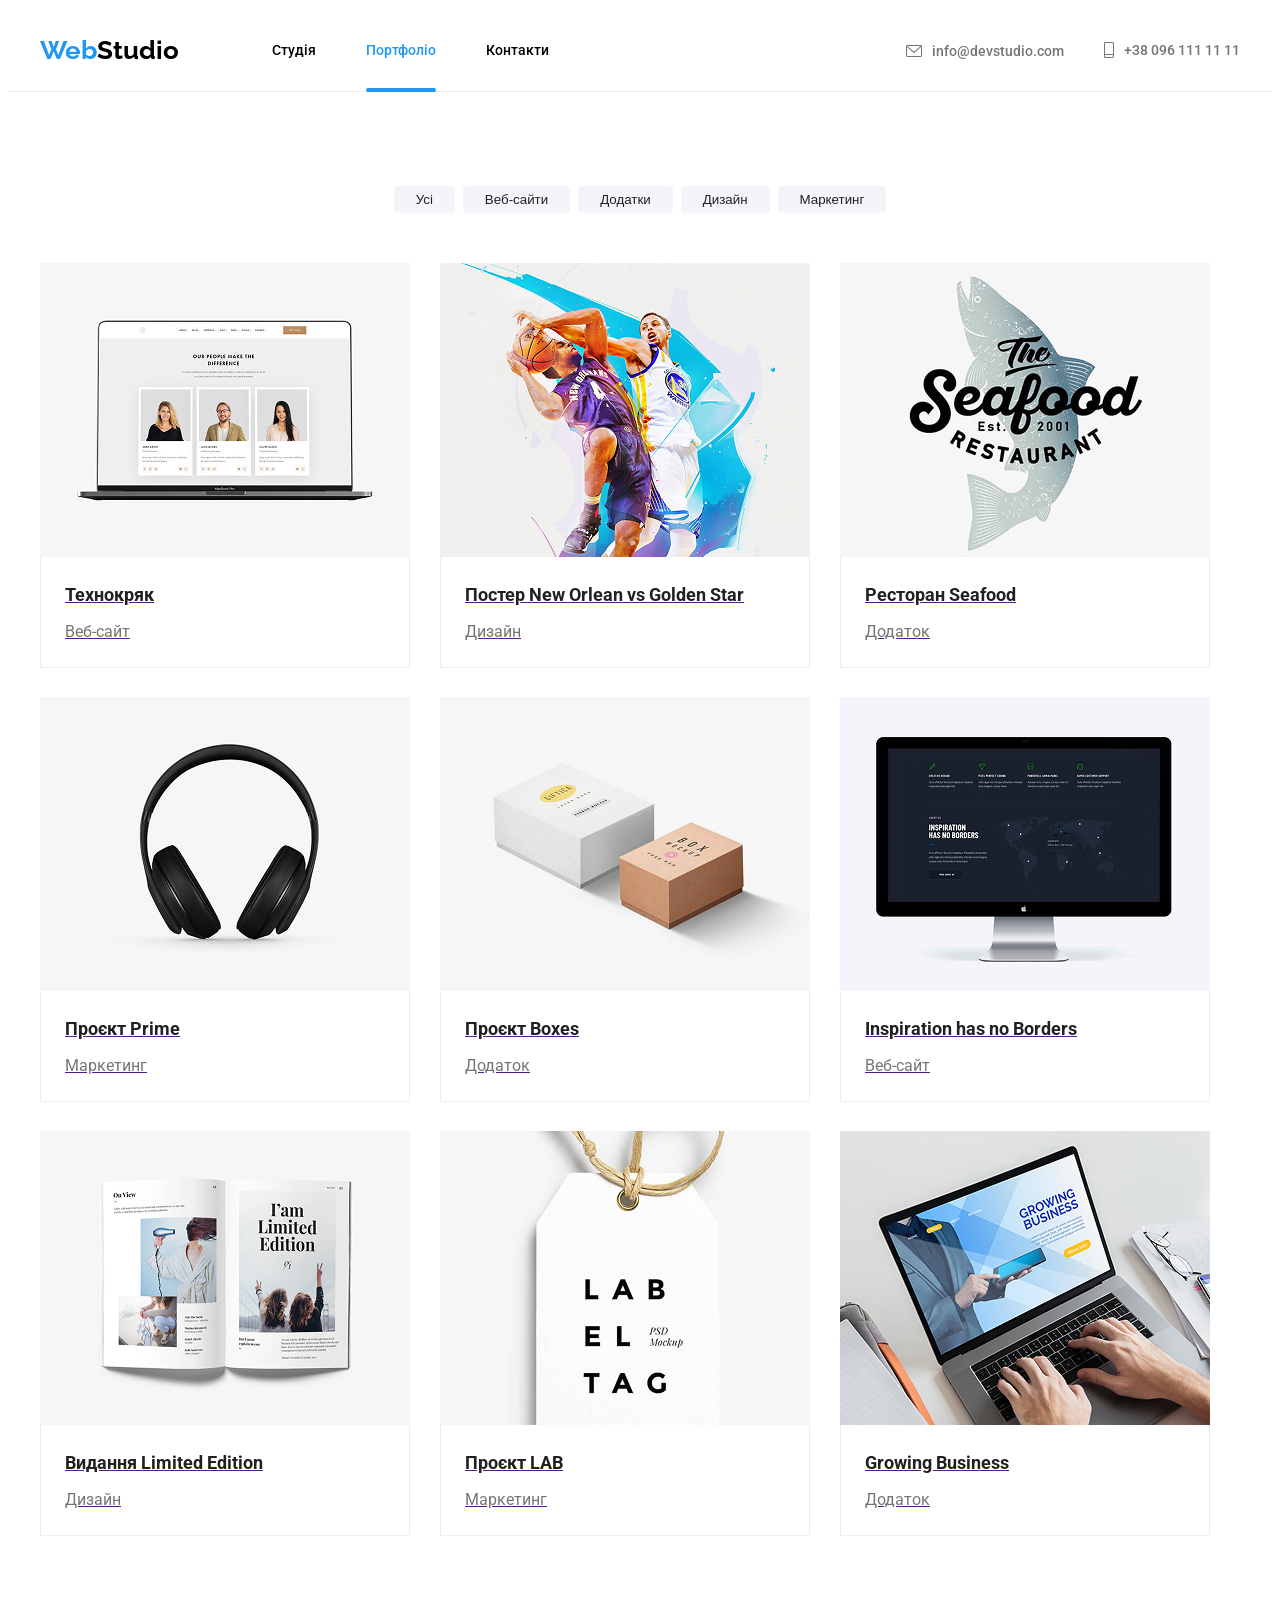
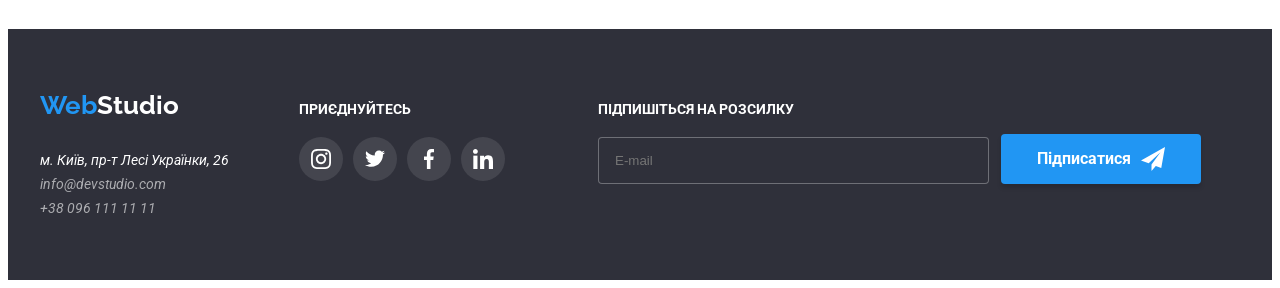
==== portfolio.html @ 8aaccd31 "Finish HW" ====
<!doctype html>
<html lang="uk">

<head>
  <meta charset="UTF-8" />
  <meta name="viewport" content="width=device-width, initial-scale=1.0" />
  <title>Portfolio</title>

  <link rel="preconnect" href="https://fonts.googleapis.com" />
  <link rel="preconnect" href="https://fonts.gstatic.com" crossorigin />
  <link
    href="https://fonts.googleapis.com/css2?family=Raleway:ital,wght@0,700;1,700&family=Roboto:ital,wght@0,100..900;1,100..900&display=swap"
    rel="stylesheet" />
  <link rel="stylesheet" href="./css/styles.css" />
</head>

<body>
  <header>
    <div class="container">
      <nav class="main-nav">
        <a href="/" class="logo">Web<span class="dark">Studio</span></a>
        <ul class="site-nav">
          <li><a href="" class="link">Студія</a></li>
          <li><a href="./portfolio.html" class="link current">Портфоліо</a></li>
          <li><a href="" class="link">Контакти</a></li>
        </ul>
        <ul class="contact-nav">
          <li>
            <a href="mailto:info@devstudio.com" class="contact-link">
              <svg width="16" height="12" class="nav-mail">
                <use href="./images/icons.svg#mail"></use>
              </svg>info@devstudio.com</a>
          </li>
          <li>
            <a href="tel:+380961111111" class="contact-link"><svg width="10" height="16">
                <use href="./images/icons.svg#phone"></use>
              </svg>+38 096 111 11 11</a>
          </li>
        </ul>
      </nav>
    </div>
  </header>
  <main>
    <section class="container">
      <h1 class="filter-title">Наші роботи</h1>
      <div class="filter-list">
        <button type="button" class="filter-button">Усі</button>
        <button type="button" class="filter-button">Веб-сайти</button>
        <button type="button" class="filter-button">Додатки</button>
        <button type="button" class="filter-button">Дизайн</button>
        <button type="button" class="filter-button">Маркетинг</button>
      </div>
      <ul class="our-work">
        <li>
          <a href="" class="work-link">
            <div class="thumb">
              <img src="./images/portfolio1.webp" alt="робота1" width="370" />
              <div class="work-overlay">
                <p>Ресурс пропонує комплексні пропозиції з різним рівнем функціоналу та сервісів. Все це дозволить
                  відвідувачу отримати вичерпні відомості про компанію чи приватну особу.</p>
              </div>
            </div>
            <div class="border">
              <h2>Технокряк</h2>
              <p>Веб-сайт</p>
            </div>
          </a>
        </li>
        <li>
          <a href="" class="work-link">
            <div class="thumb">
              <img src="./images/portfolio2.webp" alt="робота1" width="370" />
              <div class="work-overlay">
                <p>Ресурс пропонує комплексні пропозиції з різним рівнем функціоналу та сервісів. Все це дозволить
                  відвідувачу отримати вичерпні відомості про компанію чи приватну особу.</p>
              </div>
            </div>
            <div class="border">
              <h2>Постер New Orlean vs Golden Star</h2>
              <p>Дизайн</p>
            </div>
          </a>
        </li>
        <li>
          <a href="" class="work-link">
            <div class="thumb">
              <img src="./images/portfolio3.webp" alt="робота1" width="370" />
              <div class="work-overlay">
                <p>Ресурс пропонує комплексні пропозиції з різним рівнем функціоналу та сервісів. Все це дозволить
                  відвідувачу отримати вичерпні відомості про компанію чи приватну особу.</p>
              </div>
            </div>
            <div class="border">
              <h2>Ресторан Seafood</h2>
              <p>Додаток</p>
            </div>
          </a>
        </li>
        <li>
          <a href="" class="work-link">
            <div class="thumb">
              <img src="./images/portfolio4.webp" alt="робота1" width="370" />
              <div class="work-overlay">
                <p>Ресурс пропонує комплексні пропозиції з різним рівнем функціоналу та сервісів. Все це дозволить
                  відвідувачу отримати вичерпні відомості про компанію чи приватну особу.</p>
              </div>
            </div>
            <div class="border">
              <h2>Проєкт Prime</h2>
              <p>Маркетинг</p>
            </div>
          </a>
        </li>
        <li>
          <a href="" class="work-link">
            <div class="thumb">
              <img src="./images/portfolio5.webp" alt="робота1" width="370" />
              <div class="work-overlay">
                <p>Ресурс пропонує комплексні пропозиції з різним рівнем функціоналу та сервісів. Все це дозволить
                  відвідувачу отримати вичерпні відомості про компанію чи приватну особу.</p>
              </div>
            </div>
            <div class="border">
              <h2>Проєкт Boxes</h2>
              <p>Додаток</p>
            </div>
          </a>
        </li>
        <li>
          <a href="" class="work-link">
            <div class="thumb">
              <img src="./images/portfolio6.webp" alt="робота1" width="370" />
              <div class="work-overlay">
                <p>Ресурс пропонує комплексні пропозиції з різним рівнем функціоналу та сервісів. Все це дозволить
                  відвідувачу отримати вичерпні відомості про компанію чи приватну особу.</p>
              </div>
            </div>
            <div class="border">
              <h2>Inspiration has no Borders</h2>
              <p>Веб-сайт</p>
            </div>
          </a>
        </li>
        <li>
          <a href="" class="work-link">
            <div class="thumb">
              <img src="./images/portfolio7.webp" alt="робота1" width="370" />
              <div class="work-overlay">
                <p>Ресурс пропонує комплексні пропозиції з різним рівнем функціоналу та сервісів. Все це дозволить
                  відвідувачу отримати вичерпні відомості про компанію чи приватну особу.</p>
              </div>
            </div>
            <div class="border">
              <h2>Видання Limited Edition</h2>
              <p>Дизайн</p>
            </div>
          </a>
        </li>
        <li>
          <a href="" class="work-link">
            <div class="thumb">
              <img src="./images/portfolio8.webp" alt="робота1" width="370" />
              <div class="work-overlay">
                <p>Ресурс пропонує комплексні пропозиції з різним рівнем функціоналу та сервісів. Все це дозволить
                  відвідувачу отримати вичерпні відомості про компанію чи приватну особу.</p>
              </div>
            </div>
            <div class="border">
              <h2>Проєкт LAB</h2>
              <p>Маркетинг</p>
            </div>
          </a>
        </li>
        <li>
          <a href="" class="work-link">
            <div class="thumb">
              <img src="./images/portfolio9.webp" alt="робота1" width="370" />
              <div class="work-overlay">
                <p>Ресурс пропонує комплексні пропозиції з різним рівнем функціоналу та сервісів. Все це дозволить
                  відвідувачу отримати вичерпні відомості про компанію чи приватну особу.</p>
              </div>
            </div>
            <div class="border">
              <h2>Growing Business</h2>
              <p>Додаток</p>
            </div>
          </a>
        </li>
      </ul>
    </section>
  </main>
  <footer>
    <div class="container background">
      <div class="logo-adress">
        <a href="/" class="logo">Web<span class="white">Studio</span></a>
        <address class="adress">


          <a class="adress-link" target="_blank"
            href="https://www.google.com/maps/place/%D0%B1%D1%83%D0%BB%D1%8C%D0%B2%D0%B0%D1%80+%D0%9B%D0%B5%D1%81%D1%96+%D0%A3%D0%BA%D1%80%D0%B0%D1%97%D0%BD%D0%BA%D0%B8,+26,+%D0%9A%D0%B8%D1%97%D0%B2,+01133/@50.4265251,30.5370279,676m/data=!3m2!1e3!4b1!4m10!1m2!2m1!1z0LwuINCa0LjRl9CyLCDQv9GALdGCINCb0LXRgdGWINCj0LrRgNCw0ZfQvdC60LgsIDI2!3m6!1s0x40d4cf0dffa0484f:0x32babb947195e09!8m2!3d50.4265217!4d30.5396028!15sCjPQvC4g0JrQuNGX0LIsINC_0YAt0YIg0JvQtdGB0ZYg0KPQutGA0LDRl9C90LrQuCwgMjaSAQpzdWJwcmVtaXNl4AEA!16s%2Fg%2F11qg5hynv9?entry=ttu&g_ep=EgoyMDI2MDkwMi4wIKXMDSoASAFQAw%3D%3D">м.
            Київ, пр-т Лесі Українки, 26 <br /></a>
          <a class="adress-link" href="mailto:info@devstudio.com">info@devstudio.com <br /></a>
          <a class="adress-link" href="tel:+380961111111">+38 096 111 11 11 <br /></a>
        </address>
      </div>
      <section class="footer-section">
        <h3 class="footer-title">Приєднуйтесь</h3>
        <ul class="footer-icons">
          <li>
            <a href="https://www.instagram.com" class="problem-link"><svg width="20" height="20">
                <use href="./images/icons.svg#instagram"></use>
              </svg></a>
          </li>
          <li>
            <a href="https://x.com/home" class="normal-link"><svg width="20" height="20">
                <use href="./images/icons.svg#twitter"></use>
              </svg></a>
          </li>
          <li>
            <a href="https://www.facebook.com/" class="normal-link"><svg width="20" height="20">
                <use href="./images/icons.svg#facebook"></use>
              </svg></a>
          </li>
          <li>
            <a href="https://ua.linkedin.com/" class="problem-link"><svg width="20" height="20">
                <use href="./images/icons.svg#linkedin"></use>
              </svg></a>
          </li>
        </ul>
      </section>
      <section class="call">
        <label class="call-title">
          Підпишіться на розсилку
          <input class="call-form" type="email" name="mail" placeholder="E-mail">
        </label>
        <div class="link-container">
          <a href="" class="footer-link">
            Підписатися <svg width="24" height="24" class="footer-icon">
              <use href="../images/icons.svg#send"></use>
            </svg></a>
        </div>
      </section>

    </div>
  </footer>
</body>

</html>
---- css/styles.css ----
:root {
  --primary-color: #ffffff;
  --secondary-color: #2f303a;
  --button-color: #2196f3;
  --primary-text-color: #212121;
  --secondary-text-color: #757575;
  --portfolio-card-color: #eeeeee;
}

body {
  background-color: var(--primary-color);
  font-family: "Roboto", sans-serif;
}

ul {
  list-style: none;
}

header {
  background-color: var(--primary-color);

  border-bottom: 1px solid #ececec;
}

.logo {
  font-family: "Raleway", sans-serif;
  font-weight: 700;
  text-decoration: none;
  color: var(--button-color);
  font-size: 26px;
  letter-spacing: 3%;
  margin-top: 25px;
  margin-bottom: 25px;
}

.white {
  color: #ffffff;
}

.dark {
  color: #000000;
}

.container {
  width: 1200px;
  margin-top: 0;
  margin-bottom: 0;
  margin-right: auto;
  margin-left: auto;
}

.main-nav {
  display: flex;
  align-items: center;
}

.site-nav {
  display: flex;
  margin-top: 32px;
  margin-bottom: 32px;
  padding: 0;
  margin-left: 93px;
}

.site-nav li {
  margin-right: 50px;
}

.site-nav li:last-child {
  margin-right: 0;
}

.site-nav .link {
  position: relative;
  color: var(--text-color);
  font-weight: 500;
  font-size: 14px;
  letter-spacing: 2%;
  padding-bottom: 32px;
  padding-top: 32px;
  text-decoration: none;
}

.link.current {
  color: var(--button-color);
}

.link.current::after {
  content: "";
  position: absolute;
  width: 100%;
  height: 4px;
  background-color: var(--button-color);
  left: 0;
  bottom: -2px;
  border-radius: 2px;
}

.contact-nav {
  display: flex;
  margin-top: 32px;
  margin-bottom: 32px;
  padding: 0;
  /* margin-left: 354px; */
  margin-left: auto;
}

.contact-nav li {
  margin-right: 40px;
  height: 16px;
}

.contact-nav li:last-child {
  margin-right: 0;
}

.contact-nav .contact-link {
  color: var(--secondary-text-color);
  font-weight: 500;
  font-size: 14px;
  letter-spacing: 2%;
  gap: 10px;
  display: inline-flex;
  align-items: center;
  height: 16px;
  text-decoration: none;
}

.main-nav a {
  transition: color 250ms cubic-bezier(0.4, 0, 0.2, 1);
}

.main-nav a:hover,
.main-nav a:focus {
  color: var(--button-color);
}

.hero {
  background-image:
    linear-gradient(#2F303A66, #2F303A66), url(../images/heroimg.jpg);
  background-repeat: no-repeat;
  background-position: center;
  margin-top: 0;
  margin-bottom: 0;
  margin-right: auto;
  margin-left: auto;
  width: 1600px;
  display: flex;
  align-items: center;
  justify-content: center;
  height: 600px;
  /* background-color: var(--secondary-color); */
  background-color: #fff;
}

.hero-title-button {
  text-align: center;
}

.hero-title {
  text-transform: uppercase;
  width: 696px;
  margin-top: 0;
  margin-bottom: 30;
  color: var(--primary-color);
  font-weight: 900;
  text-align: center;
  font-size: 44px;
  line-height: 1.36;
  letter-spacing: 6%;
}

.hero-button {
  width: 200px;
  height: 50px;
  margin: auto;
  display: flex;
  background-color: var(--button-color);
  color: var(--primary-color);
  font-weight: 700;
  font-size: 16px;
  line-height: 1.87;
  letter-spacing: 6%;
  text-align: center;
  cursor: pointer;
  align-items: center;
  justify-content: center;
  border-radius: 4px;
  border: 0;
}

.advantages {
  margin-top: 94px;
  background-color: var(--primary-color);
}

.advantages-title {
  position: absolute;
  width: 1px;
  height: 1px;
  margin: -1px;
  border: 0;
  padding: 0;
  clip: rect(0 0 0 0);
  overflow: hidden;
}

.advantages-img {
  display: flex;
  justify-content: center;
  align-items: center;
  width: 270px;
  height: 120px;
  background-color: #f5f4fa;
  margin-bottom: 30px;
  border-radius: 4px;
}

.advantages-list {
  padding-left: 0;
  display: flex;
}

.advantages-list li {
  margin-right: 30px;
}

.advantages-list li:last-child {
  margin-right: 0;
}

.advantages-list h3 {
  color: var(--text-color);
  font-weight: 700;
  font-size: 14px;
  letter-spacing: 3%;
  margin-top: 0;
  margin-bottom: 10px;
}

.advantages-list p {
  color: var(--secondary-text-color);
  font-weight: 400;
  font-size: 14px;
  line-height: 1.71;
  letter-spacing: 3%;
  margin-top: 0;
  margin-bottom: 0;
}

.occupation {
  margin-top: 94px;
  background-color: var(--primary-color);
}

.occupation-list {
  padding-left: 0;
}

.occupation-list li {
  position: relative;
  margin-right: 30px;
}

.occupation-list li:last-child {
  margin-right: 0;
}

.occupation ul {
  display: flex;
}

.occupation-overlay {
  position: absolute;
  width: 100%;
  height: 70px;
  background-image: linear-gradient(#2F303ACC, #2F303ACC);
  bottom: 4px;
}

.occupation-overlay P {
  display: flex;
  height: 100%;
  justify-content: center;
  align-items: center;
  margin-top: 0;
  margin-bottom: 0;
  font-weight: 700;
  font-size: 14px;
  letter-spacing: 3%;
  text-align: center;
  text-transform: uppercase;
  color: var(--primary-color);
}

.occupation-title {
  margin-top: 0;
  margin-bottom: 50px;
  font-weight: 700;
  font-size: 36px;
  letter-spacing: 3%;
  text-align: center;
}

.team-title {
  margin-top: 0;
  margin-bottom: 0;
  font-weight: 700;
  font-size: 36px;
  letter-spacing: 3%;
  text-align: center;
}

.team {
  margin-top: 94px;
  background-color: #f5f4fa;
}

.team-list {
  padding-left: 0;
  display: flex;
  margin-bottom: 0;
  padding-bottom: 94px;
}

.icons-list {
  display: flex;
  padding: 0;
}

.icons-list li {
  width: 44px;
  height: 44px;
  margin-right: 10px;
  margin-bottom: 30px;
  fill: #AFB1B8;
}

.icons-list svg {
  padding: 12px;
}

.icons-list .problem-link {
  transition: fill 250ms cubic-bezier(0.4, 0, 0.2, 1), background-color 250ms cubic-bezier(0.4, 0, 0.2, 1);
  display: flex;
  fill: #AFB1B8;
  border-radius: 100%;
}

.icons-list .problem-link:hover,
.icons-list .problem-link:focus {
  fill: var(--primary-color);
  background-color: var(--button-color);
}

.icons-list .normal-link {
  transition: color 250ms cubic-bezier(0.4, 0, 0.2, 1), background-color 250ms cubic-bezier(0.4, 0, 0.2, 1);
  display: flex;
  color: #AFB1B8;
  border-radius: 100%;
}

.icons-list .normal-link:hover,
.icons-list .normal-link:focus {
  color: var(--primary-color);
  background-color: var(--button-color);
}

.icons-list li:last-child {
  margin-right: 32px;
}

.icons-list li:first-child {
  margin-left: 32px;
}

.team-list h3 {
  text-align: center;
  margin-top: 30px;
  margin-bottom: 10px;
}

.team-list>li {
  margin-right: 30px;
  background-color: var(--primary-color);
  border-bottom-left-radius: 4px;
  border-bottom-right-radius: 4px;
  box-shadow: 0px 2px 1px 0px #00000033;
  box-shadow: 0px 1px 1px 0px #00000024;
  box-shadow: 0px 1px 3px 0px #0000001F;
}

.team-list>li:last-child {
  margin-right: 0;
}

.team-list p {
  text-align: center;
  margin-top: 0;
  margin-bottom: 16px;
}

.team p {
  color: var(--secondary-text-color);
  font-weight: 400;
  font-size: 16px;
  letter-spacing: 3%;
}

footer {
  display: flex;
  background-color: var(--secondary-color);
  margin-top: 94px;
  height: 251px;
}

.adress-link {
  font-weight: 400;
  font-size: 14px;
  line-height: 24px;
  letter-spacing: 3%;
}

.filter-button {
  transition: color 250ms cubic-bezier(0.4, 0, 0.2, 1), background-color 250ms cubic-bezier(0.4, 0, 0.2, 1), box-shadow 250ms cubic-bezier(0.4, 0, 0.2, 1);
  margin-right: 8px;
  background-color: #f5f4fa;
  color: var(--primary-text-color);
  cursor: pointer;
  border-radius: 4px;
  border: 0px;
  padding-top: 6px;
  padding-bottom: 6px;
  padding-left: 22px;
  padding-right: 22px;
}

.filter-button:last-child {
  margin-right: 0;
}

.adress {
  margin-top: 28px;
}

.adress a {
  color: #ffffff99;
  text-decoration: none;
}

.adress a:first-child {
  color: var(--primary-color);
}

.filter-list .filter-button:hover,
.filter-list .filter-button:focus {
  background-color: var(--button-color);
  color: var(--primary-color);
  box-shadow: 0px 2px 2px 0px #0000001F;
  box-shadow: 0px 1px 2px 0px #00000014;
  box-shadow: 0px 3px 1px 0px #0000001A;

}

.our-work {
  margin-bottom: 0;
  margin-top: 50px;
  display: flex;
  padding-left: 0;
  flex-wrap: wrap;
}

.our-work li {
  display: flex;
  margin-right: 30px;
  margin-bottom: 30px;
  width: 370px;
  height: 404px;
}

.border {
  padding-left: 24px;
  padding-bottom: 20px;
  border: 1px solid #eeeeee;
  border-top: 0;
}

.thumb {
  position: relative;
  overflow: hidden;
}

.thumb img {
  display: block;
  width: 100%;
  height: auto;
}

.work-overlay {
  position: absolute;
  top: 0;
  left: 0;
  width: 100%;
  height: 100%;
  background-color: #2196F3E5;
  transform: translateY(100%);
  transition: transform 250ms cubic-bezier(0.4, 0, 0.2, 1);
}

.work-overlay p {
  padding-top: 63px;
  padding-bottom: 63px;
  padding-left: 24px;
  padding-right: 24px;
  color: var(--primary-color);
  font-size: 18px;
  line-height: 1.56;
  letter-spacing: 3%;
}


.work-link:hover,
.work-link:focus {
  box-shadow: 1px 4px 6px 0px rgba(0, 0, 0, 0.16),
    0px 4px 4px 0px rgba(0, 0, 0, 0.06),
    0px 1px 1px 0px rgba(0, 0, 0, 0.12);
}

.work-link:hover .work-overlay,
.work-link:focus .work-overlay {
  transform: translateY(0);
}

.our-work li:nth-child(3n) {
  margin-right: 0;
}

.our-work li:nth-last-child(-n + 3) {
  margin-bottom: 0;
}

.our-work img {
  display: block;
}



.border p {
  margin: 0;
  font-weight: 400;
  font-size: 16px;
  line-height: 1.87;
  letter-spacing: 3%;
  margin-top: 4px;
  color: var(--secondary-text-color);
}

.border h2 {
  padding-top: 20px;
  margin-top: 0;
  margin-bottom: 0;
  font-size: 18px;
  line-height: 2;
  letter-spacing: 6%;
  color: var(--primary-text-color);
}

.filter-title {
  position: absolute;
  width: 1px;
  height: 1px;
  margin: -1px;
  border: 0;
  padding: 0;
  clip: rect(0 0 0 0);
  overflow: hidden;
}

.filter-list {
  display: flex;
  justify-content: center;
  margin-top: 94px;
}



.clients-title {
  display: flex;
  margin-top: 94px;
  margin-bottom: 50px;
  justify-content: center;
  align-items: center;
}

.clients-list {
  display: flex;
  padding: 0;
}

.clients-list li {
  display: flex;
  /* width: 170px;
  height: 92px; */
  /* border: 1px solid #AFB1B8; */
  /* border-radius: 4px; */
  margin-right: 30px;
}

.clients-list li:last-child {
  margin-right: 0;
}

.clients-list a {
  color: #AFB1B8;
  width: 170px;
  height: 92px;
  border: 1px solid #AFB1B8;
  border-radius: 4px;
  transition: color 250ms cubic-bezier(0.4, 0, 0.2, 1), border 250ms cubic-bezier(0.4, 0, 0.2, 1);
}

.clients-list a:hover,
.clients-list a:focus {
  border: 1px solid var(--button-color);
  color: var(--button-color);
}

.brands {
  display: flex;
  justify-content: center;
  align-items: center;
  width: 100%;
  height: 100%;
}

.footer-title {
  display: flex;
  font-size: 14px;
  letter-spacing: 3%;
  text-transform: uppercase;
  margin-top: 0;
  margin-bottom: 20px;
  text-transform: uppercase;
  color: var(--primary-color);
}

.footer-icons {
  display: flex;
  padding: 0;
  margin-top: 0;
  margin-bottom: 0;
}

.footer-icons li {
  width: 44px;
  height: 44px;
  margin-right: 10px;
  margin-bottom: 30px;
  fill: #AFB1B8;
}

.footer-icons svg {
  padding: 12px;
}

.footer-icons .problem-link {
  transition: background-color 250ms cubic-bezier(0.4, 0, 0.2, 1);
  display: flex;
  background-color: #FFFFFF1A;
  border-radius: 100%;
  fill: var(--primary-color);
}

.footer-icons .normal-link {
  transition: background-color 250ms cubic-bezier(0.4, 0, 0.2, 1);
  display: flex;
  background-color: #FFFFFF1A;
  border-radius: 100%;
  color: var(--primary-color);
}


.footer-icons .normal-link:hover,
.footer-icons .normal-link:focus {
  color: var(--primary-color);
  background-color: var(--button-color);
}

.footer-icons .problem-link:hover,
.footer-icons .problem-link:focus {
  fill: var(--primary-color);
  background-color: var(--button-color);
}

.footer-icons li:last-child {
  margin-right: 0;
}


.background {
  display: flex;
  align-items: center;
}

.logo-adress {
  margin-right: 70px;
}


.footer-section {
  align-items: center;
  margin-top: 72px;
  margin-bottom: auto;
}

.backdrop {
  position: fixed;
  top: 0;
  left: 0;
  width: 100%;
  height: 100%;
  background-color: #00000033;
  z-index: 999;
  opacity: 1;
  visibility: visible;
  transition: opacity 250ms cubic-bezier(0.4, 0, 0.2, 1),
    visibility 250ms cubic-bezier(0.4, 0, 0.2, 1);
}

.backdrop.is-hidden {
  opacity: 0;
  pointer-events: none;
  visibility: hidden;
}

.modal {
  position: absolute;
  top: 50%;
  left: 50%;
  transform: translate(-50%, -50%) scale(1);
  width: 528px;
  height: 581px;
  /* padding: 40px; */
  background-color: #ffffff;
  border-radius: 4px;
  box-shadow: 0px 1px 3px #00000033,
    0px 1px 1px #00000024,
    0px 2px 1px #0000001F;
  transition: transform 250ms cubic-bezier(0.4, 0, 0.2, 1);
}

.backdrop.is-hidden .modal {
  transform: translate(-50%, -50%) scale(0.9);
}

.close-btn {
  position: absolute;
  top: 8px;
  right: 8px;
  width: 30px;
  height: 30px;
  display: flex;
  align-items: center;
  justify-content: center;
  background-color: #ffffff;
  border-radius: 50%;
  border: 1px solid #0000001A;
  cursor: pointer;
  transition: color 250ms cubic-bezier(0.4, 0, 0.2, 1);
}

.close-btn:hover,
.close-btn:focus {
  color: var(--button-color)
}

.call {

  margin-top: 72px;
  margin-bottom: auto;
  margin-left: 93px;
  display: flex;
}

.call-title {
  font-weight: 700;
  font-size: 14px;
  letter-spacing: 3%;
  text-transform: uppercase;
  margin-top: 0;
  text-transform: uppercase;
  color: var(--primary-color);
}

.call-form {
  display: flex;
  margin-top: 20px;
  margin-right: 12px;
  width: 358px;
  /* height: 50px; */
  padding-left: 16px;
  padding-top: 15px;
  padding-bottom: 15px;
  padding-right: 15px;
  border: 1px solid #FFFFFF4D;
  border-radius: 4px;
  background-color: #2F303A;
  border-color: #FFFFFF4D;
  color: #fff;
}

.link-container {
  display: flex;
  width: 200px;
  height: 50px;
  background-color: var(--button-color);
  margin-top: auto;
  border-radius: 4px;
  box-shadow: 0px 4px 4px 0px #00000026;
}

.footer-link {
  width: 100%;
  height: 100%;
  display: flex;
  align-items: center;
  justify-content: center;
  font-weight: 700;
  font-size: 16px;
  line-height: 1.87;
  letter-spacing: 6%;
  color: var(--primary-color);
  text-decoration: none;
}

.footer-icon {
  padding-left: 10px;
}

.modal-title {
  margin-top: 40px;
  margin-bottom: 12px;
  font-size: 20px;
  letter-spacing: 3%;
  text-align: center;
}

.form-comment {
  resize: none;
  width: 448px;
  height: 120px;
  border: 1px solid #21212133;
  border-radius: 4px;
  margin-top: 4px;
  padding: 0;
}

.form-comment::placeholder {
  color: #75757580;
  font-size: 12px;
  letter-spacing: 1%;
  padding-top: 12px;
  padding-left: 16px;
}

.form-comment:hover,
.form-comment:focus {
  outline: none;
  border-color: var(--button-color);
}

.form-label {
  position: relative;
  margin-top: 10px;
  display: inline-flex;
  flex-direction: column;
  font-size: 12px;
  letter-spacing: 1%;
  color: #757575;
}

.form-input {
  border: 1px solid #21212133;
  border-radius: 4px;
  width: 404px;
  height: 40px;
  margin-top: 4px;
  padding: 0;
  padding-left: 42px;
}

.form-input:hover,
.form-input:focus {
  outline: none;
  border-color: var(--button-color);
}

.form-icon {
  color: var(--primary-text-color);
  position: absolute;
  top: 50%;
  left: 12px;
}

.form-input:hover+.form-icon,
.form-input:focus+.form-icon {
  color: var(--button-color);
}

.modal-link {
  display: flex;
  cursor: pointer;
  border: none;
  width: 200px;
  height: 50px;
  padding: 0;
  background-color: var(--button-color);
  margin-top: auto;
  border-radius: 4px;
  box-shadow: 0px 4px 4px 0px #00000026;
  align-items: center;
  justify-content: center;
  font-weight: 700;
  font-size: 16px;
  line-height: 1.87;
  letter-spacing: 6%;
  color: var(--primary-color);
  text-align: center;
  margin-bottom: 40px;
}

.link-button {
  display: flex;
  align-items: center;
  justify-content: center;
}

.accept-container {
  margin-top: 20px;
  display: flex;
  /* flex-direction: row; */
  margin-bottom: 30px;
  justify-content: center;
}

.accept-text {
  margin-left: 8px;
  font-size: 14px;
  line-height: 1.71;
  letter-spacing: 3%;
  margin-top: auto;
  margin-bottom: 0;
  margin-right: 0;
  color: var(--secondary-text-color);

}

.accept-text a {
  color: var(--button-color);
  font-size: 14px;
  line-height: 1.71;
  letter-spacing: 3%;
}

.form {
  width: 448px;
  margin: 0 auto;
}

.checkbox {
  appearance: none;
}

.checkbox::after {
  display: flex;
  justify-content: center;
  align-items: center;
  content: "";
  display: flex;
  width: 16px;
  height: 15px;
  border: 2px solid var(--primary-text-color);
  border-radius: 2px;
  justify-content: center;
  align-items: center;
}

.checkbox:checked::after {
  background-color: var(--button-color);
  border: 2px solid transparent;
}

.checkbox:checked+.checkbox-icon {
  opacity: 1;
}

.checkbox-label {
  /* width: 16px;
  height: 15px; */
  position: relative;
}

.checkbox-icon {
  display: flex;
  justify-content: center;
  align-items: center;
  background-origin: border-box;
  opacity: 0;
  color: var(--primary-color);
  position: absolute;
  transform: translate(-50%, -50%);
  top: 50%;
  left: 50%;
}
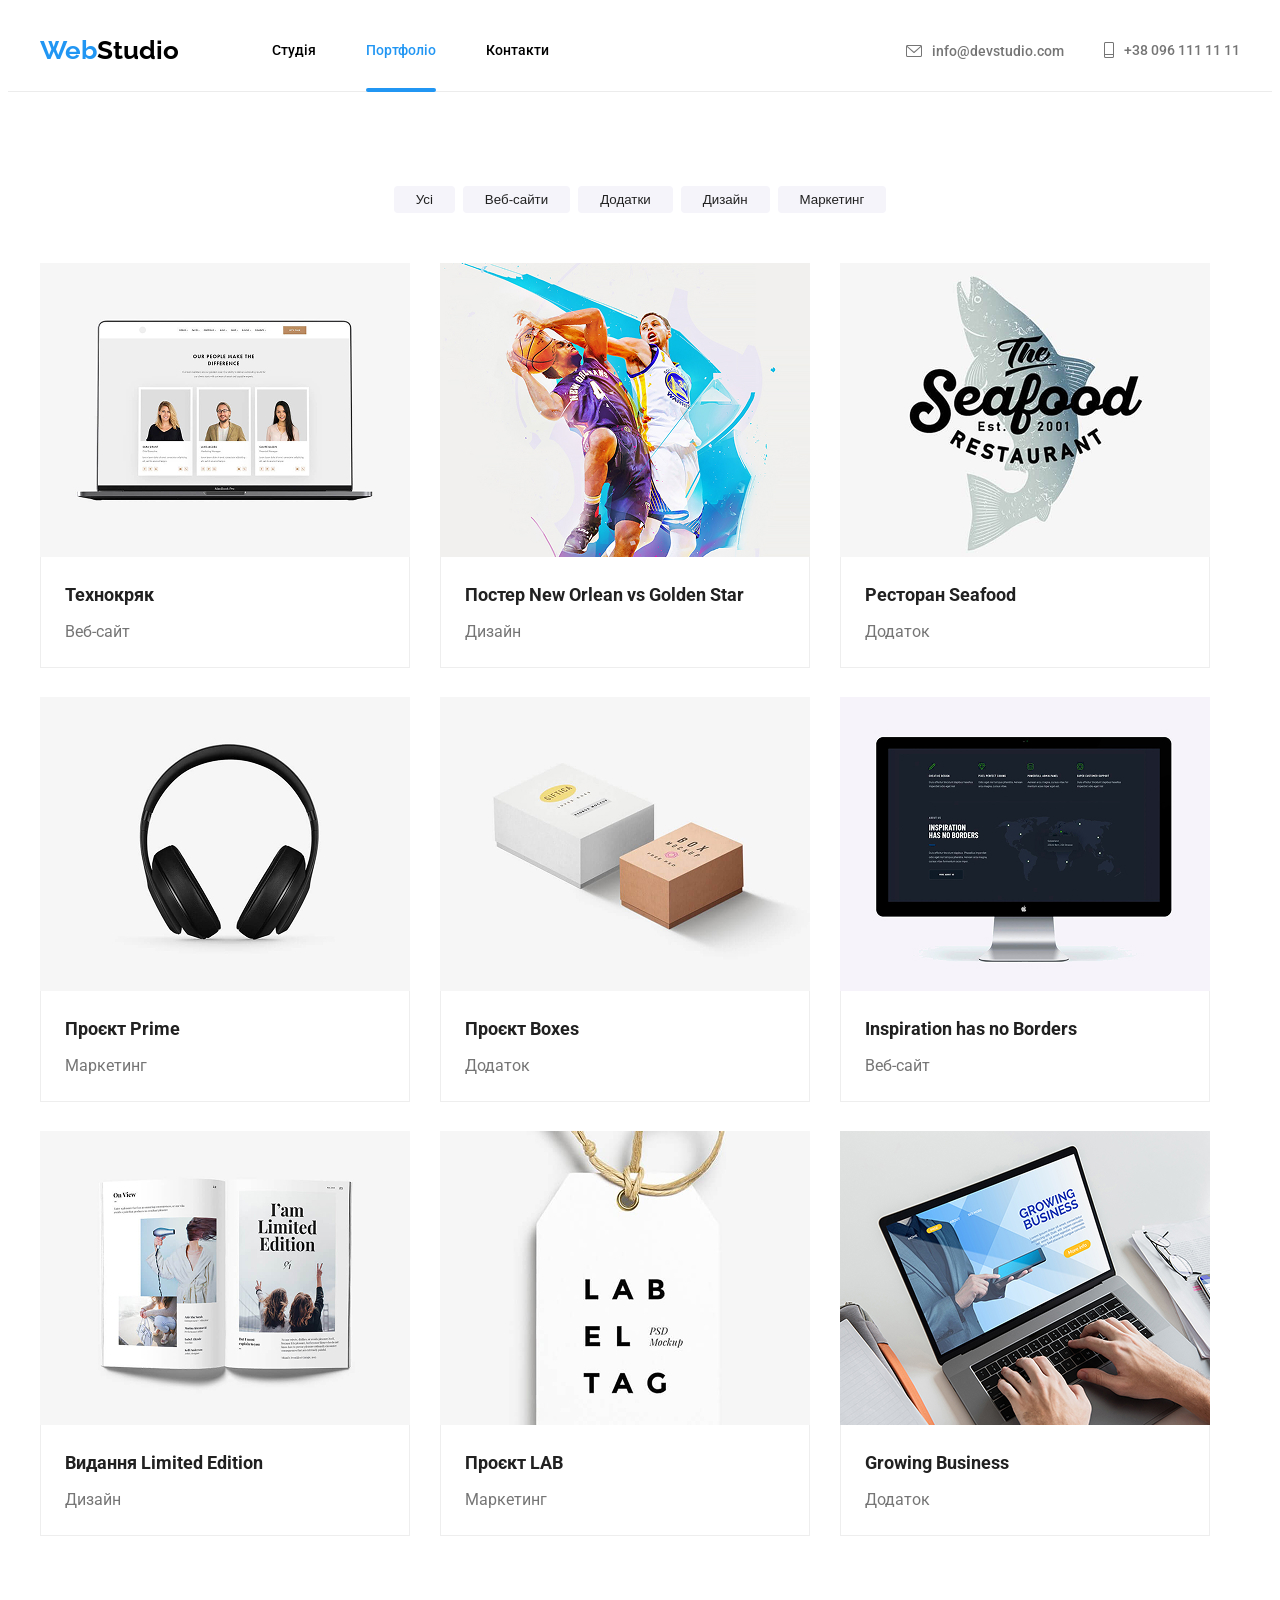
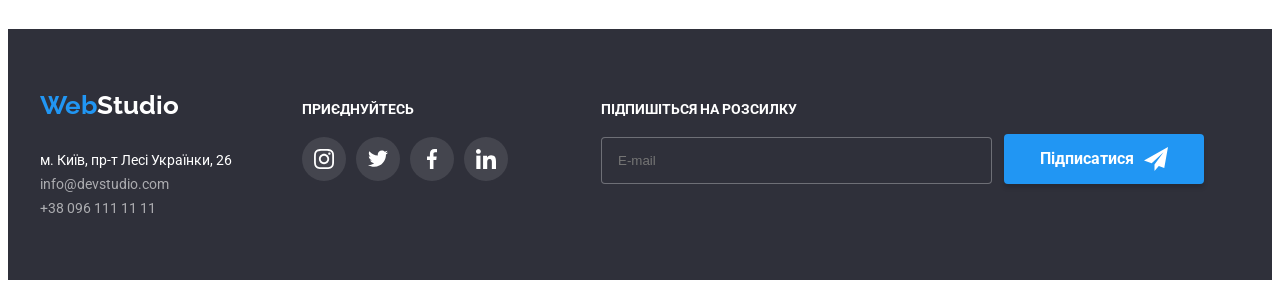
==== commit dd43fea1: "Update HW" ====
--- a/portfolio.html
+++ b/portfolio.html
@@ -20,7 +20,7 @@
       <nav class="main-nav">
         <a href="/" class="logo">Web<span class="dark">Studio</span></a>
         <ul class="site-nav">
-          <li><a href="" class="link">Студія</a></li>
+          <li><a href="./index.html" class="link">Студія</a></li>
           <li><a href="./portfolio.html" class="link current">Портфоліо</a></li>
           <li><a href="" class="link">Контакти</a></li>
         </ul>
--- a/css/styles.css
+++ b/css/styles.css
@@ -303,6 +303,7 @@
 }
 
 .team-title {
+  padding-top: 94px;
   margin-top: 0;
   margin-bottom: 0;
   font-weight: 700;
@@ -385,9 +386,9 @@
   background-color: var(--primary-color);
   border-bottom-left-radius: 4px;
   border-bottom-right-radius: 4px;
-  box-shadow: 0px 2px 1px 0px #00000033;
-  box-shadow: 0px 1px 1px 0px #00000024;
-  box-shadow: 0px 1px 3px 0px #0000001F;
+  box-shadow: 0px 2px 1px 0px #00000033,
+    0px 1px 1px 0px #00000024,
+    0px 1px 3px 0px #0000001F;
 }
 
 .team-list>li:last-child {
@@ -419,6 +420,7 @@
   font-size: 14px;
   line-height: 24px;
   letter-spacing: 3%;
+  font-style: normal;
 }
 
 .filter-button {
@@ -456,9 +458,9 @@
 .filter-list .filter-button:focus {
   background-color: var(--button-color);
   color: var(--primary-color);
-  box-shadow: 0px 2px 2px 0px #0000001F;
-  box-shadow: 0px 1px 2px 0px #00000014;
-  box-shadow: 0px 3px 1px 0px #0000001A;
+  box-shadow: 0px 2px 2px 0px #0000001F,
+    0px 1px 2px 0px #00000014,
+    0px 3px 1px 0px #0000001A;
 
 }
 
@@ -518,6 +520,9 @@
   letter-spacing: 3%;
 }
 
+.work-link {
+  text-decoration: none;
+}
 
 .work-link:hover,
 .work-link:focus {
@@ -590,6 +595,10 @@
   margin-bottom: 50px;
   justify-content: center;
   align-items: center;
+  font-size: 36px;
+  letter-spacing: 3%;
+  text-align: center;
+
 }
 
 .clients-list {
@@ -847,25 +856,33 @@
 
 .form-comment {
   resize: none;
-  width: 448px;
+  width: 430px;
   height: 120px;
   border: 1px solid #21212133;
   border-radius: 4px;
   margin-top: 4px;
-  padding: 0;
+  transition: border-color 250ms cubic-bezier(0.4, 0, 0.2, 1);
+  padding-left: 16px;
+  padding-top: 12px;
+  padding-bottom: 0;
+  padding-right: 0;
 }
 
 .form-comment::placeholder {
   color: #75757580;
   font-size: 12px;
   letter-spacing: 1%;
-  padding-top: 12px;
-  padding-left: 16px;
+  /* padding-top: 12px;
+  padding-left: 16px; */
 }
 
 .form-comment:hover,
 .form-comment:focus {
   outline: none;
+  border-color: var(--button-color);
+}
+
+.form-comment:not(:placeholder-shown) {
   border-color: var(--button-color);
 }
 
@@ -887,6 +904,13 @@
   margin-top: 4px;
   padding: 0;
   padding-left: 42px;
+  transition: border-color 250ms cubic-bezier(0.4, 0, 0.2, 1);
+}
+
+.form-input:hover+.form-icon,
+.form-input:focus+.form-icon,
+.form-input:not(:placeholder-shown)+.form-icon {
+  color: var(--button-color);
 }
 
 .form-input:hover,
@@ -900,11 +924,7 @@
   position: absolute;
   top: 50%;
   left: 12px;
-}
-
-.form-input:hover+.form-icon,
-.form-input:focus+.form-icon {
-  color: var(--button-color);
+  transition: color 250ms cubic-bezier(0.4, 0, 0.2, 1);
 }
 
 .modal-link {
@@ -983,6 +1003,7 @@
   border-radius: 2px;
   justify-content: center;
   align-items: center;
+  transition: background-color 250ms cubic-bezier(0.4, 0, 0.2, 1), border 1500ms cubic-bezier(0.4, 0, 0.2, 1);
 }
 
 .checkbox:checked::after {
@@ -998,6 +1019,7 @@
   /* width: 16px;
   height: 15px; */
   position: relative;
+  cursor: pointer;
 }
 
 .checkbox-icon {
